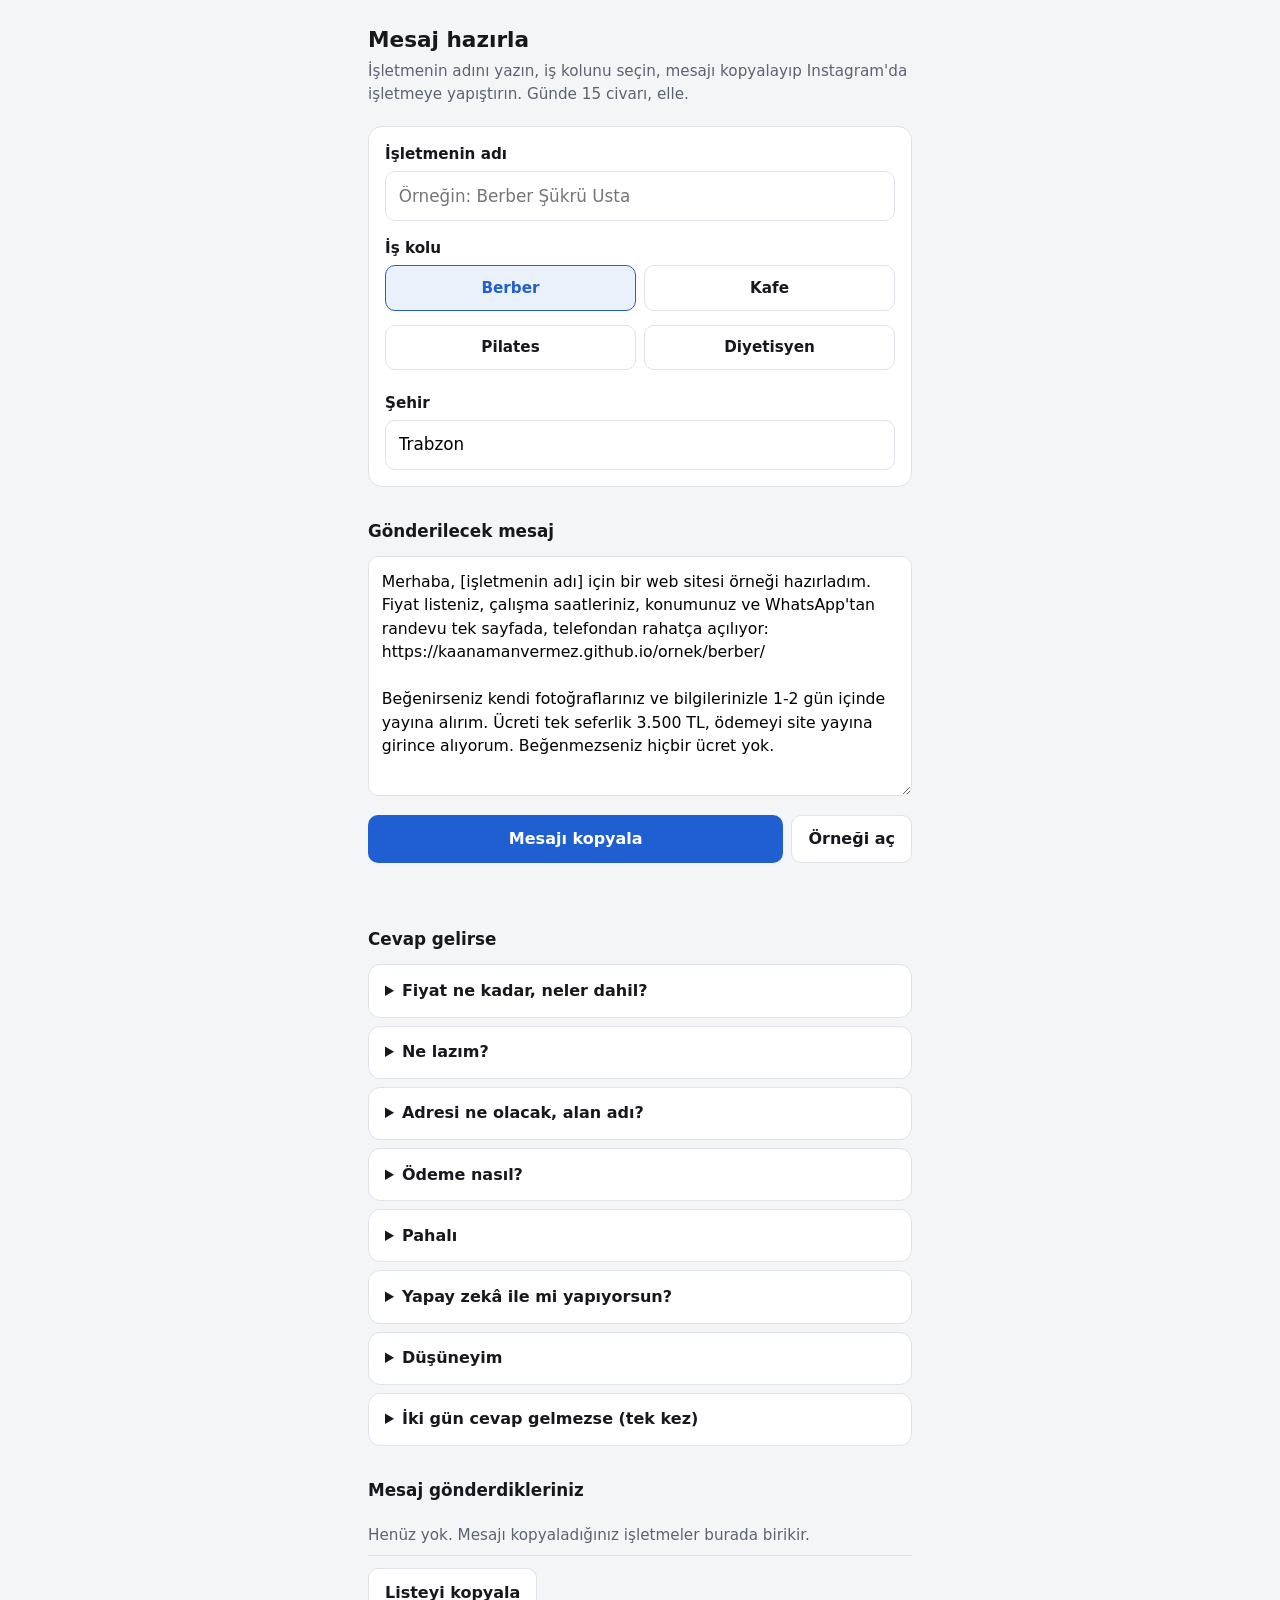
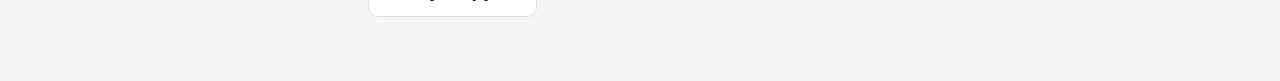
==== mesaj/index.html @ 0165856f "Örnek siteler: berber, kafe, pilates, diyetisyen ve mesaj sayfası Co-Authored-By: Claude Opus 5.5 <n" ====
<!DOCTYPE html>
<html lang="tr">
<head>
<meta charset="utf-8">
<meta name="viewport" content="width=device-width, initial-scale=1">
<meta name="robots" content="noindex, nofollow">
<title>Mesaj hazırla</title>
<style>
  :root { --z: #f4f5f7; --k: #ffffff; --m: #16181d; --s: #5c6370; --v: #1f5fd1; --c: #dfe2e8; --y: #1d7a46; }
  * { box-sizing: border-box; }
  body { margin: 0; background: var(--z); color: var(--m); font: 16px/1.5 system-ui, -apple-system, "Segoe UI", Roboto, sans-serif; }
  main { width: min(100% - 2rem, 34rem); margin: 0 auto; padding: 1.5rem 0 4rem; }
  h1 { font-size: 1.35rem; margin: 0 0 0.25rem; }
  h2 { font-size: 1.05rem; margin: 2rem 0 0.75rem; }
  .ust { color: var(--s); margin: 0 0 1.25rem; font-size: 0.95rem; }
  .kart { background: var(--k); border: 1px solid var(--c); border-radius: 14px; padding: 1rem; }
  label { display: block; font-weight: 600; font-size: 0.95rem; margin: 0 0 0.35rem; }
  input[type=text] { width: 100%; font: inherit; font-size: 1.05rem; padding: 0.7rem 0.8rem; border: 1.5px solid var(--c); border-radius: 10px; background: #fff; }
  input[type=text]:focus { outline: 3px solid color-mix(in srgb, var(--v) 35%, transparent); border-color: var(--v); }
  .alan + .alan { margin-top: 1rem; }
  .kollar { display: grid; grid-template-columns: 1fr 1fr; gap: 0.5rem; }
  .kollar input { position: absolute; opacity: 0; }
  .kollar span { display: block; text-align: center; padding: 0.65rem 0.5rem; border: 1.5px solid var(--c); border-radius: 10px; font-weight: 600; cursor: pointer; background: #fff; }
  .kollar input:checked + span { border-color: var(--v); background: color-mix(in srgb, var(--v) 9%, #fff); color: var(--v); }
  .kollar input:focus-visible + span { outline: 3px solid color-mix(in srgb, var(--v) 35%, transparent); }
  textarea { width: 100%; min-height: 15rem; font: inherit; font-size: 0.98rem; padding: 0.8rem; border: 1.5px solid var(--c); border-radius: 10px; resize: vertical; background: #fff; }
  .dugmeler { display: flex; gap: 0.5rem; margin-top: 0.75rem; flex-wrap: wrap; }
  button, .onizle { font: inherit; font-weight: 650; padding: 0.7rem 1rem; border-radius: 10px; border: 0; cursor: pointer; text-decoration: none; display: inline-flex; align-items: center; }
  .ana { background: var(--v); color: #fff; flex: 1; justify-content: center; min-height: 3rem; }
  .onizle, .ikincil { background: #fff; color: var(--m); border: 1.5px solid var(--c); }
  .durum { min-height: 1.5rem; margin: 0.5rem 0 0; color: var(--y); font-weight: 600; font-size: 0.95rem; }
  .bos { color: var(--s); font-size: 0.95rem; }
  details { background: var(--k); border: 1px solid var(--c); border-radius: 12px; padding: 0.85rem 1rem; }
  details + details { margin-top: 0.5rem; }
  summary { font-weight: 650; cursor: pointer; }
  details p { margin: 0.6rem 0 0.5rem; white-space: pre-line; }
  .liste { list-style: none; margin: 0; padding: 0; }
  .liste li { display: flex; justify-content: space-between; gap: 1rem; padding: 0.55rem 0; border-bottom: 1px solid var(--c); font-size: 0.95rem; }
  .liste li span:last-child { color: var(--s); white-space: nowrap; }
</style>
</head>
<body>
<main>
  <h1>Mesaj hazırla</h1>
  <p class="ust">İşletmenin adını yazın, iş kolunu seçin, mesajı kopyalayıp Instagram'da işletmeye yapıştırın. Günde 15 civarı, elle.</p>

  <div class="kart">
    <div class="alan">
      <label for="ad">İşletmenin adı</label>
      <input type="text" id="ad" autocomplete="off" placeholder="Örneğin: Berber Şükrü Usta">
    </div>
    <div class="alan">
      <label id="kol-etiket">İş kolu</label>
      <div class="kollar" role="radiogroup" aria-labelledby="kol-etiket">
        <label><input type="radio" name="kol" value="berber" checked><span>Berber</span></label>
        <label><input type="radio" name="kol" value="kafe"><span>Kafe</span></label>
        <label><input type="radio" name="kol" value="pilates"><span>Pilates</span></label>
        <label><input type="radio" name="kol" value="diyetisyen"><span>Diyetisyen</span></label>
      </div>
    </div>
    <div class="alan">
      <label for="sehir">Şehir</label>
      <input type="text" id="sehir" value="Trabzon" autocomplete="off">
    </div>
  </div>

  <h2>Gönderilecek mesaj</h2>
  <textarea id="mesaj" aria-label="Gönderilecek mesaj"></textarea>
  <div class="dugmeler">
    <button class="ana" id="kopyala" type="button">Mesajı kopyala</button>
    <a class="onizle" id="onizle" href="#" target="_blank" rel="noopener">Örneği aç</a>
  </div>
  <p class="durum" id="durum" role="status"></p>

  <h2>Cevap gelirse</h2>
  <div id="kaliplar"></div>

  <h2>Mesaj gönderdikleriniz</h2>
  <ul class="liste" id="liste"></ul>
  <div class="dugmeler"><button class="ikincil" id="liste-kopyala" type="button">Listeyi kopyala</button></div>
</main>

<script>
(function () {
  var TABAN = 'https://kaanamanvermez.github.io/ornek/';
  var OZELLIK = {
    berber: 'Fiyat listeniz, çalışma saatleriniz, konumunuz ve WhatsApp\'tan randevu',
    kafe: 'Menünüz, fiyatlarınız, çalışma saatleriniz ve yol tarifi',
    pilates: 'Ders programınız, paketleriniz ve WhatsApp\'tan deneme dersi',
    diyetisyen: 'Hizmetleriniz, çalışma şekliniz ve WhatsApp\'tan randevu'
  };
  var KALIPLAR = [
    ['Fiyat ne kadar, neler dahil?', 'Tek seferlik 3.500 TL, aylık ücret yok. Sizin fotoğraflarınız, fiyat listeniz (ya da menünüz), çalışma saatleriniz, haritada konumunuz ve WhatsApp butonu dahil. Yayından sonraki ilk ay küçük değişiklikleri ücretsiz yaparım.'],
    ['Ne lazım?', 'Logonuz varsa logo, 5-10 fotoğraf, hizmet ve fiyat listeniz (ya da menünüz), çalışma saatleriniz, açık adresiniz, WhatsApp numaranız ve Instagram hesabınız. Hepsini buradan atabilirsiniz.'],
    ['Adresi ne olacak, alan adı?', 'Site ücretsiz bir adreste yayına girer. İsterseniz isletmeniz.com gibi kendi adresinizi de bağlarım. Onun yıllık ücreti yaklaşık 500-600 TL, alan adı firmasına ödenir.'],
    ['Ödeme nasıl?', 'Site yayına girince, siz bakıp onayladıktan sonra havale ya da EFT ile. Önden hiçbir ödeme yok.'],
    ['Pahalı', 'Ajanslarda tek sayfalık site 10.000 TL\'den başlıyor. Ben hazır tasarım üzerinden çalıştığım için 3.500 TL. Beğenmezseniz de hiçbir ücret ödemezsiniz.'],
    ['Yapay zekâ ile mi yapıyorsun?', 'Tasarımda ve kodda yapay zekâ araçlarından yararlanıyorum. Sitenin her parçasını ben kontrol edip yayına alıyorum.'],
    ['Düşüneyim', 'Tabii, acelesi yok. Örnek bağlantı sizde kalsın, aklınıza takılan bir şey olursa buradan yazabilirsiniz.'],
    ['İki gün cevap gelmezse (tek kez)', 'Merhaba, geçen gün gönderdiğim site örneğine bakabildiniz mi? Sorunuz olursa buradan yazabilirsiniz.']
  ];

  var ad = document.getElementById('ad'), sehir = document.getElementById('sehir');
  var mesaj = document.getElementById('mesaj'), onizle = document.getElementById('onizle');
  var durum = document.getElementById('durum');

  function kol() { return document.querySelector('input[name=kol]:checked').value; }
  function parca(s) { return encodeURIComponent(s.trim().replace(/\s+/g, '-')); }
  function baglanti() {
    var a = ad.value.trim(), s = sehir.value.trim();
    var u = TABAN + kol() + '/';
    var q = [];
    if (a) q.push('ad=' + parca(a));
    if (s && s.toLocaleLowerCase('tr') !== 'trabzon') q.push('sehir=' + parca(s));
    return q.length ? u + '?' + q.join('&') : u;
  }
  function guncelle() {
    var a = ad.value.trim() || '[işletmenin adı]';
    var u = baglanti();
    onizle.href = u;
    mesaj.value = 'Merhaba, ' + a + ' için bir web sitesi örneği hazırladım. ' + OZELLIK[kol()] +
      ' tek sayfada, telefondan rahatça açılıyor:\n' + u +
      '\n\nBeğenirseniz kendi fotoğraflarınız ve bilgilerinizle 1-2 gün içinde yayına alırım. Ücreti tek seferlik 3.500 TL, ödemeyi site yayına girince alıyorum. Beğenmezseniz hiçbir ücret yok.';
    durum.textContent = '';
  }
  [ad, sehir].forEach(function (e) { e.addEventListener('input', guncelle); });
  document.querySelectorAll('input[name=kol]').forEach(function (e) { e.addEventListener('change', guncelle); });

  function kopyala(metin, tamam) {
    if (navigator.clipboard && window.isSecureContext) {
      navigator.clipboard.writeText(metin).then(tamam, function () { eski(metin); tamam(); });
    } else { eski(metin); tamam(); }
  }
  function eski(metin) {
    var t = document.createElement('textarea'); t.value = metin; document.body.append(t);
    t.select(); document.execCommand('copy'); t.remove();
  }

  // Gönderilenler bu telefonda saklanır, başka yere gitmez
  var ANAHTAR = 'gonderilenler';
  function oku() { try { return JSON.parse(localStorage.getItem(ANAHTAR)) || []; } catch (e) { return []; } }
  function listele() {
    var l = oku(), ul = document.getElementById('liste'); ul.textContent = '';
    if (!l.length) { var b = document.createElement('li'); b.className = 'bos'; b.textContent = 'Henüz yok. Mesajı kopyaladığınız işletmeler burada birikir.'; ul.append(b); return; }
    l.slice().reverse().forEach(function (x) {
      var li = document.createElement('li'), a = document.createElement('span'), t = document.createElement('span');
      a.textContent = x.ad + ' (' + x.kol + ')'; t.textContent = x.tarih; li.append(a, t); ul.append(li);
    });
  }
  document.getElementById('kopyala').addEventListener('click', function () {
    if (!ad.value.trim()) { durum.style.color = '#b3261e'; durum.textContent = 'Önce işletmenin adını yazın.'; ad.focus(); return; }
    kopyala(mesaj.value, function () {
      var l = oku(), simdi = new Date();
      var tarih = simdi.toLocaleDateString('tr-TR', { day: 'numeric', month: 'short' }) + ' ' + simdi.toLocaleTimeString('tr-TR', { hour: '2-digit', minute: '2-digit' });
      if (!l.some(function (x) { return x.ad === ad.value.trim() && x.kol === kol(); })) {
        l.push({ ad: ad.value.trim(), kol: kol(), tarih: tarih }); localStorage.setItem(ANAHTAR, JSON.stringify(l));
      }
      listele();
      durum.style.color = ''; durum.textContent = 'Kopyalandı. Instagram\'da işletmenin mesaj kutusuna yapıştırın.';
    });
  });
  document.getElementById('liste-kopyala').addEventListener('click', function () {
    var l = oku();
    var metin = l.map(function (x) { return x.tarih + ' | ' + x.ad + ' | ' + x.kol; }).join('\n') || 'Liste boş';
    kopyala(metin, function () { durum.style.color = ''; durum.textContent = 'Liste kopyalandı.'; });
  });

  var kap = document.getElementById('kaliplar');
  KALIPLAR.forEach(function (k) {
    var d = document.createElement('details'), s = document.createElement('summary'), p = document.createElement('p'), b = document.createElement('button');
    s.textContent = k[0]; p.textContent = k[1]; b.type = 'button'; b.className = 'ikincil'; b.textContent = 'Kopyala';
    b.addEventListener('click', function () { kopyala(k[1], function () { b.textContent = 'Kopyalandı'; setTimeout(function () { b.textContent = 'Kopyala'; }, 1800); }); });
    d.append(s, p, b); kap.append(d);
  });

  guncelle(); listele();
})();
</script>
</body>
</html>
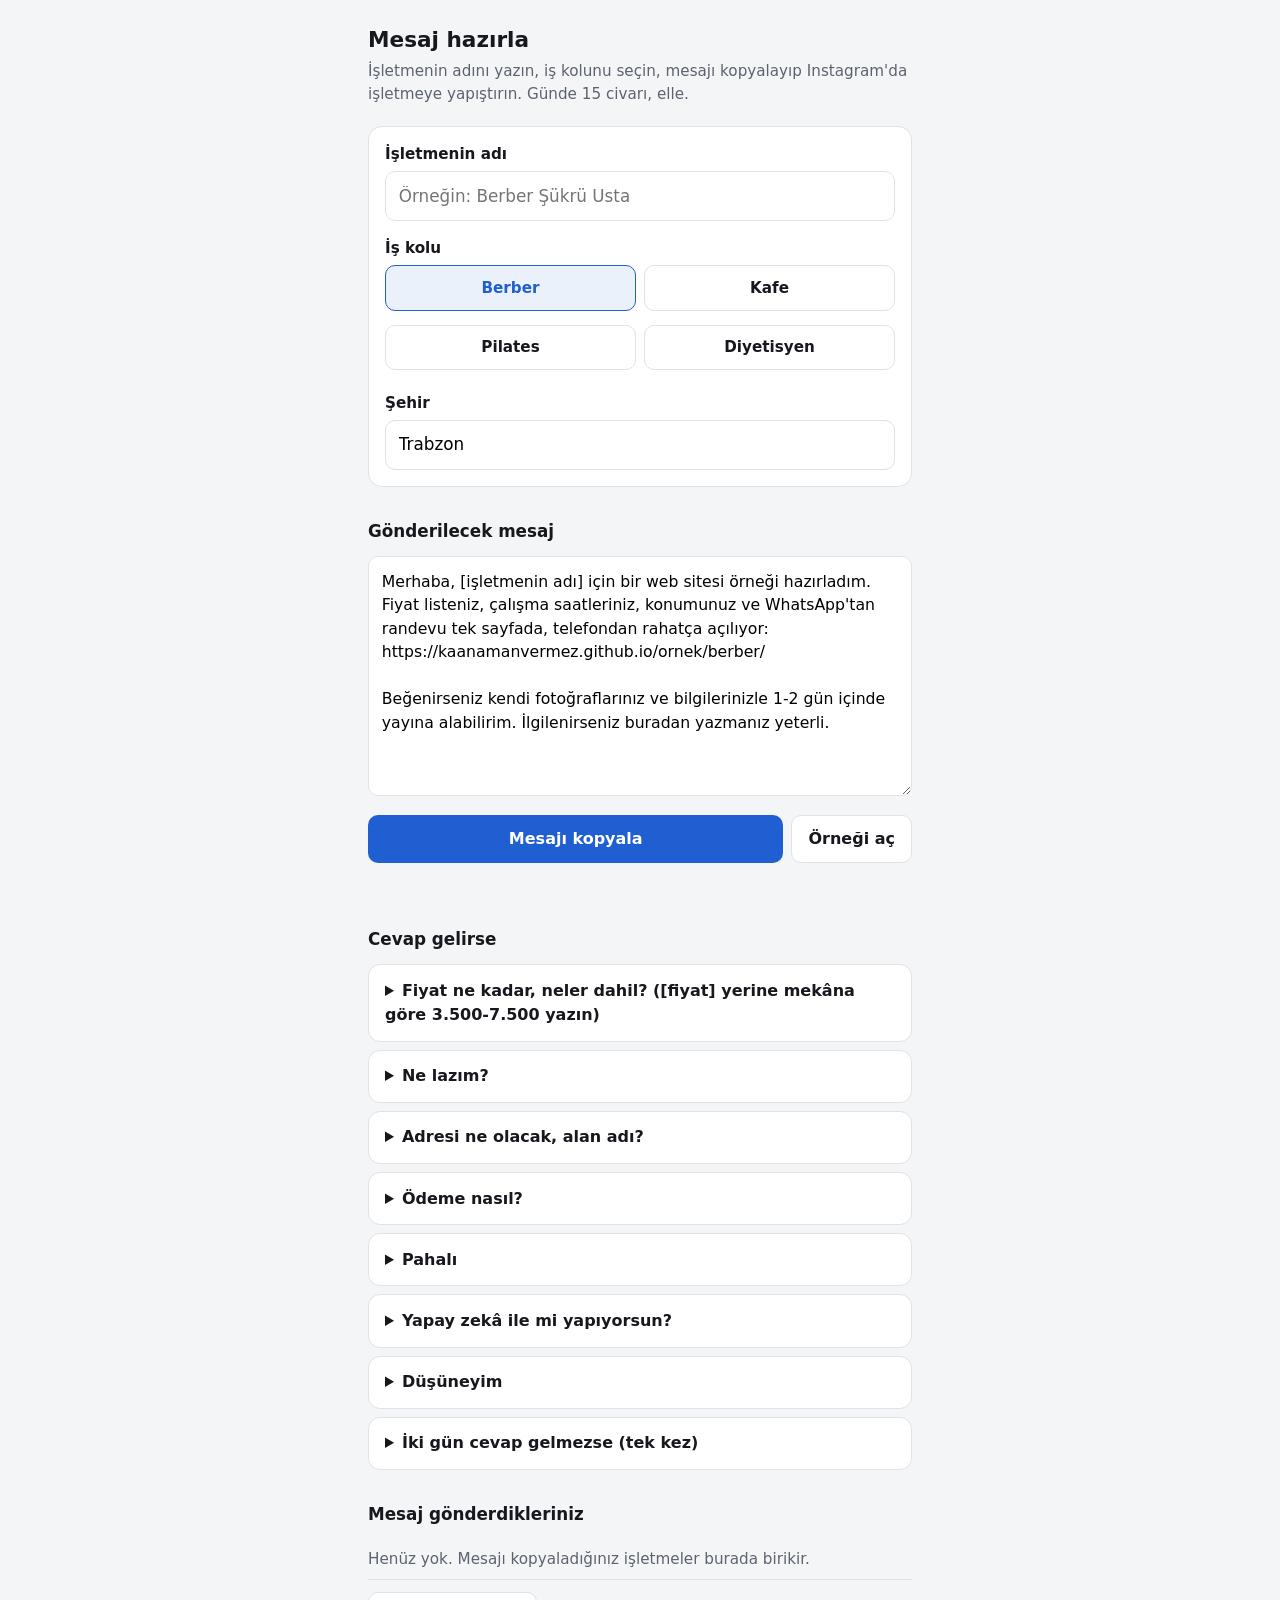
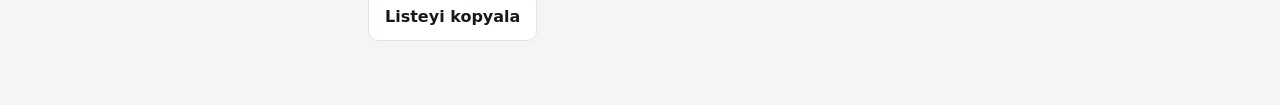
==== commit 5ef27010: "Mesaj: ilk mesajda fiyat yok, fiyat konuşmada Co-Authored-By: Claude Opus 5.5 <noreply@anthropic.com" ====
--- a/mesaj/index.html
+++ b/mesaj/index.html
@@ -90,11 +90,11 @@
     diyetisyen: 'Hizmetleriniz, çalışma şekliniz ve WhatsApp\'tan randevu'
   };
   var KALIPLAR = [
-    ['Fiyat ne kadar, neler dahil?', 'Tek seferlik 3.500 TL, aylık ücret yok. Sizin fotoğraflarınız, fiyat listeniz (ya da menünüz), çalışma saatleriniz, haritada konumunuz ve WhatsApp butonu dahil. Yayından sonraki ilk ay küçük değişiklikleri ücretsiz yaparım.'],
+    ['Fiyat ne kadar, neler dahil? ([fiyat] yerine mekâna göre 3.500-7.500 yazın)', 'Sizin için [fiyat] TL, tek seferlik, aylık ücret yok. Ödemeyi site yayına girince alıyorum, beğenmezseniz hiçbir ücret yok. Sizin fotoğraflarınız, fiyat listeniz (ya da menünüz), çalışma saatleriniz, haritada konumunuz ve WhatsApp butonu dahil. Yayından sonraki ilk ay küçük değişiklikleri ücretsiz yaparım.'],
     ['Ne lazım?', 'Logonuz varsa logo, 5-10 fotoğraf, hizmet ve fiyat listeniz (ya da menünüz), çalışma saatleriniz, açık adresiniz, WhatsApp numaranız ve Instagram hesabınız. Hepsini buradan atabilirsiniz.'],
     ['Adresi ne olacak, alan adı?', 'Site ücretsiz bir adreste yayına girer. İsterseniz isletmeniz.com gibi kendi adresinizi de bağlarım. Onun yıllık ücreti yaklaşık 500-600 TL, alan adı firmasına ödenir.'],
     ['Ödeme nasıl?', 'Site yayına girince, siz bakıp onayladıktan sonra havale ya da EFT ile. Önden hiçbir ödeme yok.'],
-    ['Pahalı', 'Ajanslarda tek sayfalık site 10.000 TL\'den başlıyor. Ben hazır tasarım üzerinden çalıştığım için 3.500 TL. Beğenmezseniz de hiçbir ücret ödemezsiniz.'],
+    ['Pahalı', 'Ajanslarda tek sayfalık site 10.000 TL\'den başlıyor. Ben hazır tasarım üzerinden çalıştığım için çok daha uygun. Beğenmezseniz de hiçbir ücret ödemezsiniz.'],
     ['Yapay zekâ ile mi yapıyorsun?', 'Tasarımda ve kodda yapay zekâ araçlarından yararlanıyorum. Sitenin her parçasını ben kontrol edip yayına alıyorum.'],
     ['Düşüneyim', 'Tabii, acelesi yok. Örnek bağlantı sizde kalsın, aklınıza takılan bir şey olursa buradan yazabilirsiniz.'],
     ['İki gün cevap gelmezse (tek kez)', 'Merhaba, geçen gün gönderdiğim site örneğine bakabildiniz mi? Sorunuz olursa buradan yazabilirsiniz.']
@@ -120,7 +120,7 @@
     onizle.href = u;
     mesaj.value = 'Merhaba, ' + a + ' için bir web sitesi örneği hazırladım. ' + OZELLIK[kol()] +
       ' tek sayfada, telefondan rahatça açılıyor:\n' + u +
-      '\n\nBeğenirseniz kendi fotoğraflarınız ve bilgilerinizle 1-2 gün içinde yayına alırım. Ücreti tek seferlik 3.500 TL, ödemeyi site yayına girince alıyorum. Beğenmezseniz hiçbir ücret yok.';
+      '\n\nBeğenirseniz kendi fotoğraflarınız ve bilgilerinizle 1-2 gün içinde yayına alabilirim. İlgilenirseniz buradan yazmanız yeterli.';
     durum.textContent = '';
   }
   [ad, sehir].forEach(function (e) { e.addEventListener('input', guncelle); });
@@ -173,6 +173,14 @@
     d.append(s, p, b); kap.append(d);
   });
 
+  // Hazır bağlantıyla gelinirse (mesaj/?ad=...&kol=...) alanları doldur
+  var gelen = new URLSearchParams(location.search);
+  if (gelen.get('ad')) ad.value = gelen.get('ad').replace(/-/g, ' ').slice(0, 48);
+  if (gelen.get('sehir')) sehir.value = gelen.get('sehir').replace(/-/g, ' ').slice(0, 30);
+  if (OZELLIK.hasOwnProperty(gelen.get('kol'))) {
+    document.querySelectorAll('input[name=kol]').forEach(function (r) { r.checked = r.value === gelen.get('kol'); });
+  }
+
   guncelle(); listele();
 })();
 </script>
